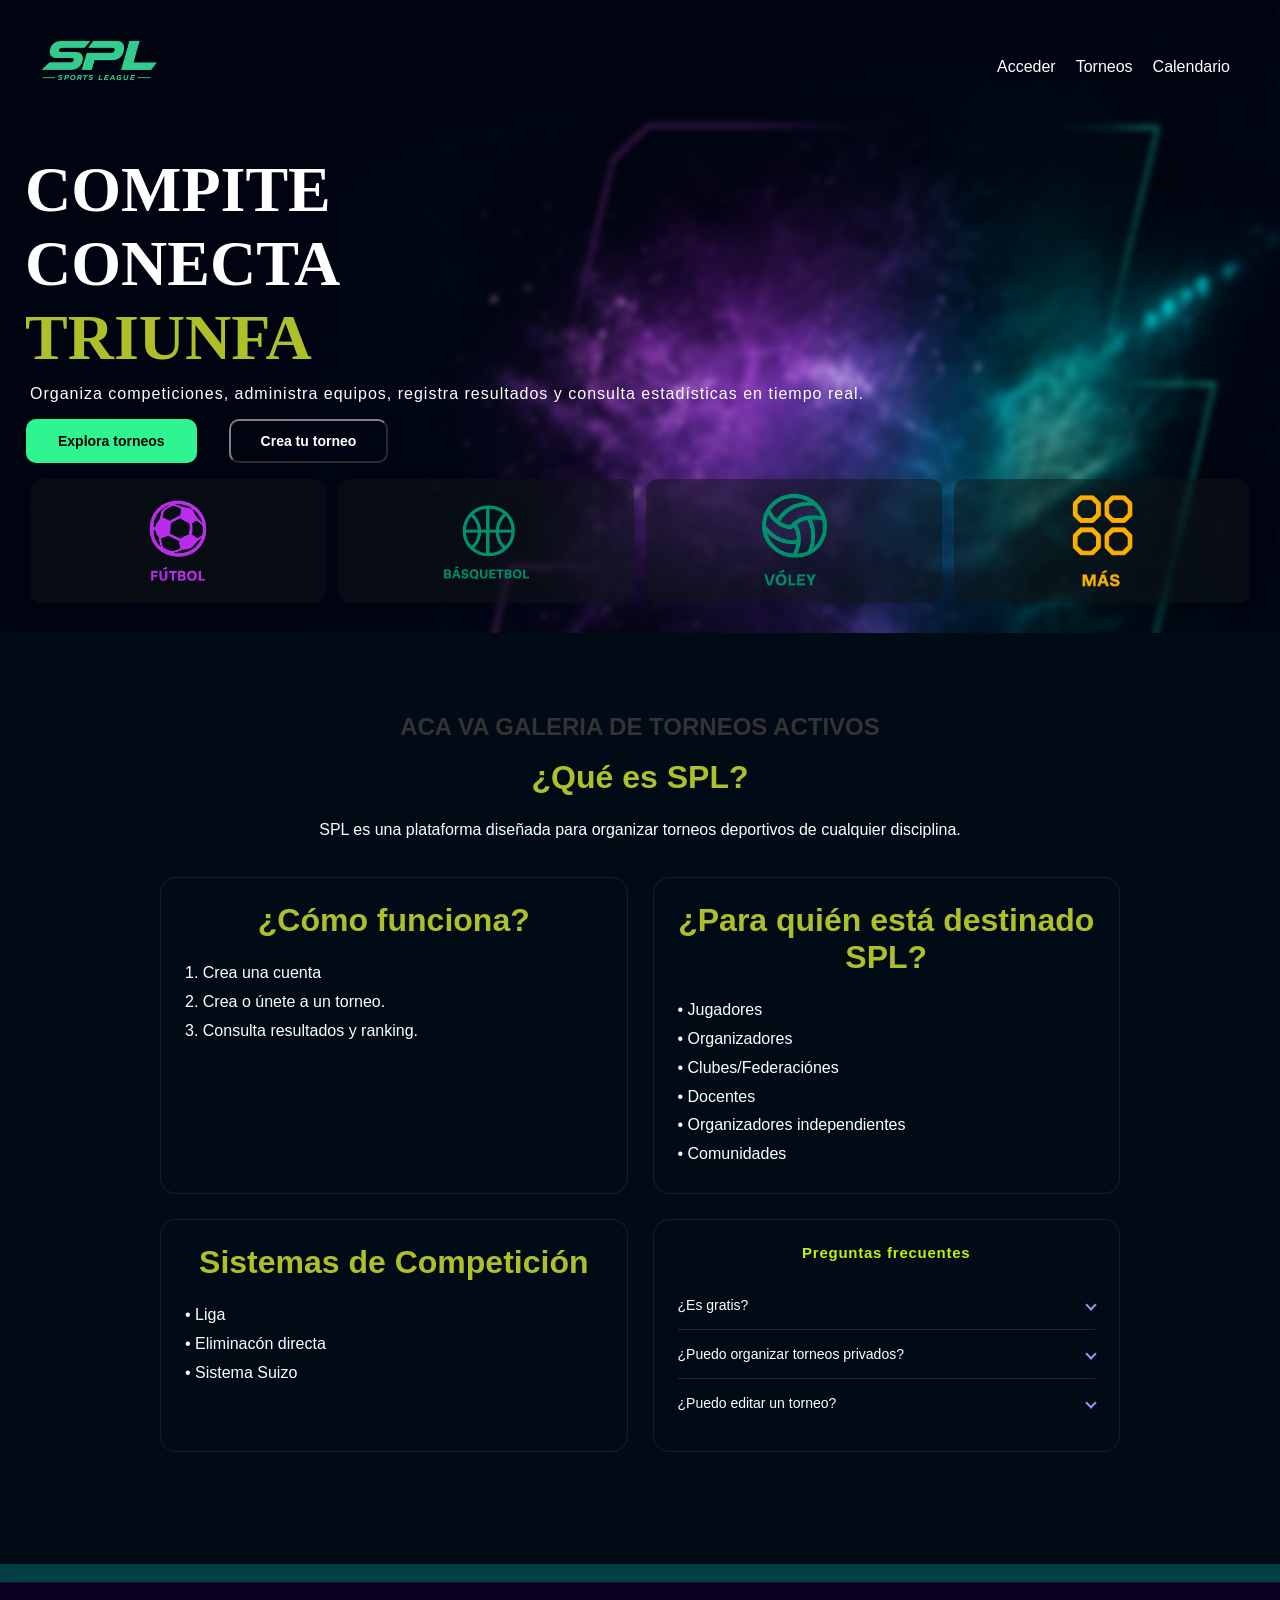
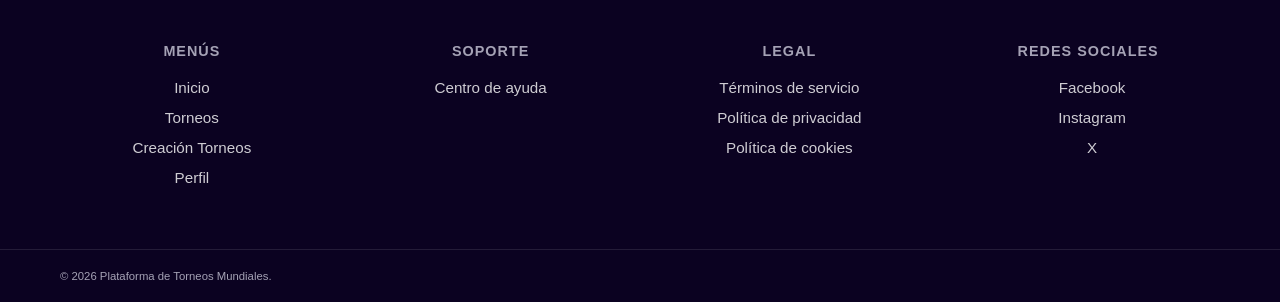
==== apps/views/index.html @ 17415802 "coso" ====
<!DOCTYPE html>
<html lang="es">
<head>
    <meta charset="UTF-8">
    <meta name="viewport" content="width=device-width, initial-scale=1.0">
    <title>SPL - Gestión de Torneos</title>
    <link rel="stylesheet" href="../../public/css/pagina.css">
</head>
<body>
    <header>
        <nav>
            <img class="logo" src="../../public/img/logonuevo.png" alt="logo spl" >

                <input type="checkbox" id="menu-toggle">
                <label for="menu-toggle" class="despliegue">☰</label>

            <ul class="menu">
                <li><a href="iniciosesion.html">Acceder</a></li>
                <li><a href="consultadetorneos.html">Torneos</a></li>
                <li><a href="calendario.html">Calendario</a></li>
            </ul>
        </nav>
    </header>

<section class="inicio">
    <div class="principal">
                <img class="fondo" src="../../public/img/Background.png" alt="fondo">
                <img class="fondotelefono" src="../../public/img/pruebafondotelefono.png" alt="fondotelefono">
                
            <h1>COMPITE</h1>
            <h1>CONECTA</h1>
            <h1 class="color">TRIUNFA</h1>
        <p>
                    Organiza competiciones, administra equipos,
                    registra resultados y consulta estadísticas en tiempo real.
        </p>
        <div class = "section-btns">
            <a href="../../apps/views/consultadetorneos.html">
                <button class="explorador">Explora torneos</button>
                </a>
            <a href="../../apps/views/creaciontorneo.html">
                <button class="creador">Crea tu torneo</button>
            </a>
        </div>   
     <div class="cards">
<!-- Ver torneos activos solo futbol -->
            <div class="cardfut">
                <img src="../../public/img/logofutbol.png" alt="futbol">
            </div>
<!-- Ver torneos activos solo basquet -->
            <div class="cardbasquet">
                <img src="../../public/img/logobasquet.png" alt="basquet">
            </div>
<!-- Ver torneos activos solo voley -->
             <div class="cardvoley">
                <img src="../../public/img/logovoley.png" alt="voley">
            </div>
<!-- Ver torneos activos -->
             <div class="cardmas">
                <img src="../../public/img/maslogo.png" alt="mas">
            </div>
    </div>

</section>
<!-- Acá comienza información general de la página-->
    <section id="info" class="info">
        <h1>ACA VA GALERIA DE TORNEOS ACTIVOS</h1>
        <br>
        <h2>¿Qué es SPL?</h2>
        <p>
            SPL es una plataforma diseñada para organizar torneos
            deportivos de cualquier disciplina. 
        </p>

<!-- Se divide la información por "tarjetas"-->
<div class="card-info">
    <div class="card-funcionamiento">
        <h2>¿Cómo funciona?</h2>
        <p>
            1. Crea una cuenta
        </p>
        <p>
            2. Crea o únete a un torneo.
        </p>
        <p>
            3. Consulta resultados y ranking.
        </p>
    </div>
    <div class="card-usuarios">
            <h2>¿Para quién está destinado SPL?</h2>
            <p>
                • Jugadores
                </p>
            <p>
                • Organizadores
                </p>
            <p>
                • Clubes/Federaciónes
                </p>
            <p>
                • Docentes
                </p>
            <p>
                • Organizadores independientes
                </p>
            <p>
                • Comunidades
            </p>
    </div>
    <div class="card-sistemas">
            <h2>Sistemas de Competición</h2>
            <p>
                • Liga
            </p>
            <p>
                • Eliminacón directa
            </p>
            <p>
                • Sistema Suizo
            </p>
    </div>
    <div class="card-preguntas">
    <!-- Cabecera sin icono -->
    <div class="titulo">
            <h2>Preguntas frecuentes</h2>
    </div>
    <!-- Lista -->
    <div class="lista">
        <!-- Pregunta 1 -->
        <details class="item"> <!-- Details: es una etiqueta interactiva de HTML que 
            sirve para crear bloques de información que el usuario puede ocultar o mostrar con un solo clic.
            Se utiliza frecuentemente para crear lo que se le dice "acordeón" o "colapsable"
            (en otras palabras; en este caso el desplegable de info.)-->
            <summary class="pregunta-fila"> <!-- Summary: Acompaña obligatoriamente a <details>. Define
                el título o la cabecera visible del colapsable (desplegable). Cuando la tarjeta
                de preguntas se encuentra cerrada, todo el texto de la respuesta permanece oculto, excepto
                lo que se encuentra dentro de <summary>-->
                ¿Es gratis?
                <span class="flecha"></span> <!-- Span: Etiqueta utilizada como contenedor
                en línea. Es una herramienta utilizada para seleccionar y aislar un pedazo del texto
                u elemento dentro de un bloque grande. Es un elemento "en linea"(inline) que se diferencia de <div> o 
                <p> al ocupar solamente el espacio estricto y necesario y no la totalidad del ancho
                de pantalla o contenedor.-->
            </summary>
            <div class="respuesta">
                <p>Sí, registrarte y explorar la plataforma es totalmente 
                    gratuito para todos los usuarios.</p>
            </div>
        </details>
        <!-- Pregunta 2 -->
        <details class="item">
            <summary class="pregunta-fila">
                ¿Puedo organizar torneos privados?
                <span class="flecha"></span>
            </summary>
            <div class="respuesta">
                <p>¡Por supuesto! Al crear un torneo puedes configurarlo 
                    como privado para que solo accedan con invitación.</p>
            </div>
        </details>
        <!-- Pregunta 3 -->
        <details class="item">
            <summary class="pregunta-fila">
                ¿Puedo editar un torneo?
                <span class="flecha"></span>
            </summary>
            <div class="respuesta">
                <p>Sí, puedes editar la información, fechas y participantes de tus torneos desde tu panel 
                    de administrador.</p>
            </div>
        </details>
    </div>
</div>
</div>
    </section>>
<!--Fin de la página, solamente Footer-->
 <footer class="site-footer">
                <div class="footer-container">
                    <div class="footer-column">
                        <h3>Menús</h3>
                        <ul>
                            <li><a href="principal.html">Inicio</a></li>
                            <li><a href="busquedaTorneos.html">Torneos</a></li>
                            <li><a href="crearTorneo.html">Creación Torneos</a></li>
                            <li><a href="#">Perfil</a></li>

                        </ul>
                    </div>

                    <div class="footer-column">
                        <h3>Soporte</h3>
                        <ul>
                            <li><a href="soporte.html">Centro de ayuda</a></li>
                        </ul>
                    </div>

                    <div class="footer-column">
                        <h3>Legal</h3>
                        <ul>
                            <li><a href="#">Términos de servicio</a></li>
                            <li><a href="#">Política de privacidad</a></li>
                            <li><a href="#">Política de cookies</a></li>
                        </ul>
                    </div>

                    <div class="footer-column">
                        <h3>Redes Sociales</h3>
                        <ul class="social-links">
                            <li><a href="#"><i class="fab fa-facebook"></i> Facebook</a></li>
                            <li><a href="#"><i class="fab fa-instagram"></i> Instagram</a></li>
                            <li><a href="#"><i class="fa-brands fa-twitter"></i> X </a></li>
                        </ul>
                    </div>
                </div>

                <div class="footer-bottom">
                    <div class="footer-bottom-content">
                        <small>&copy; 2026 Plataforma de Torneos Mundiales.</small>
                    </div>
                </div>
        </footer>

</body>
</html>
---- public/css/pagina.css ----
*{
    margin:0;
    padding:0;
    box-sizing:border-box; 
}

body{
    background: linear-gradient(#020A17, #020A17, #01595A);
    color:#333;
}

header{
    font-family: sans-serif, Verdana, Geneva, Tahoma, sans-serif;
}

#menu-toggle{
    display:none;
}

nav{
    display:flex;
    justify-content:space-between;
    align-items:center;
    padding-right: 50px;
}

nav ul{
    list-style:none;
    display:flex;
    gap:20px;

}

nav a{
    color:white;
    text-decoration:none;
    font-weight:500;
}
/* hover: Agrega efectos al pasar el mouse.*/
nav a:hover {
  color: #22c55e; 
}

.despliegue {
        display: none;
    }

.fondo{
    position: fixed;
    top: 0;
    left: 0;
    width: 100%;
    height: 100%;
    z-index: -1;
    filter: blur(3px)
}


.principal{
    display:flex;
    padding:20px;
    flex-direction: column;
    color:white;
}

.principal h1{
    font-size:4rem;
    padding-left:5px ;
}

.color{
    color:#AEBF2A; 
}

.principal p{
    padding:10px;
    font-family: sans-serif, Verdana, Geneva, Tahoma, sans-serif; 
    letter-spacing: 1px;
}
.section-btns{
    display: flex;
    gap: 20px;
}

.explorador, .creador{
  font-family: sans-serif, Verdana, Geneva, Tahoma, sans-serif;
  font-size: 14px;
  font-weight: 600;
  cursor: pointer;
  border-radius: 10px;
  border-color: transparent;
  transition:.3s;
  padding: 12px 30px 12px 30px;
  width:fit-content;
  margin: 6px;
  justify-content:left;
}

button.creador{
    background-color: transparent;
    color: white;
    transition: all 0.5s ease;
    border-color: grey;
}

/* Descubre torneos sin distinción de clasificación */
button.explorador {
  background-color: #2ef591;
  color: transp;
  text-align: left;
  outline: none;
  box-shadow: none;
  transition: all 0.5s ease;
}
/* Crea torneos */
.explorador:hover{
    border-color: red;
}

.creador:hover{
    border-color: red;
}

a {
    text-decoration: none;
}

/* INFO */

.info{
    background-color: #010B15;
    text-align:center;
    padding:80px 10%;
    font-family: sans-serif, Verdana, Geneva, Tahoma, sans-serif;
}

.info h2{
    margin-bottom:20px;
    color:#AEBF2A;
    font-size:2rem;
}

.info p{
    max-width:800px;
    margin:auto;
    line-height:1.8;
    color: white;
}

/* FUNCIONES */

.cards {
    display: grid;
    grid-template-columns: repeat(auto-fit, minmax(70px, 1fr));
    gap: 12px;
    padding: 10px;
    width: 100%; 
    box-sizing: border-box;
}

/* Base de las tarjetas */
.cardfut, .cardbasquet, .cardvoley, .cardmas {
    padding: 12px 8px;
    border-radius: 12px;
    box-shadow: 0 5px 15px rgba(0, 0, 0, .08);
    transition: .3s;
    text-align: center;
    
    /* Centrado vertical y horizontal */
    display: flex;
    flex-direction: column;
    align-items: center;
    justify-content: center;
    gap: 8px;
}

/* tamaño de las imágenes */
.cardfut img, .cardfut svg,
.cardbasquet img, .cardbasquet svg,
.cardvoley img, .cardvoley svg,
.cardmas img, .cardmas svg {
    width: 100px;       
    height: 100px;      
    object-fit: contain;
}
/* Colores de fondo */
.cardfut { background-color: #0f141680; }
.cardbasquet { background-color: #0f141680; }
.cardvoley { background-color: #0f141680; }
.cardmas { background-color: #0f141680; }

/* Efecto hover (sirve para detectar cuándo el usuario pasa el cursor del mouse por encima de un elemento 
(como un botón, una tarjeta, un enlace o una imagen) y aplicarle un estilo diferente mientras el mouse esté ahí.)*/
.cardfut:hover, .cardbasquet:hover, .cardvoley:hover, .cardmas:hover {
    transform: translateY(-4px);
}

.card-info {
    display: grid;
    grid-template-columns: repeat(auto-fit, minmax(70px, 1fr));
    gap: 12px;
    padding: 10px;
    width: 100%; 
    box-sizing: border-box;
}   

.card-info p{
    text-align: left;
}

.card-funcionamiento,
.card-usuarios,
.card-sistemas,
.card-preguntas {
  background-color: transparent; /* El !important asegura que no haya otra regla molestando */
  border: 1px solid #1e1b30;
  border-radius: 16px;
  padding: 24px;
  
  width: 100%;
  margin-left: auto ;
  margin-right: auto ;
  
  box-sizing: border-box;
  font-family: sans-serif, Verdana, Geneva, Tahoma, sans-serif;
  color: #ffffff;
}

.titulo {
  margin-bottom: 20px;
  text-align: center;
}

.titulo h2 {
  font-size: 15px;
  color: #c0f20c; 
  margin: 0;
  letter-spacing: 0.05em;
  font-weight: bold;
}

.lista {
  display: flex;
  flex-direction: column;
  width: 100%;
}

.item {
  border-bottom: 1px solid #1e293b;
  width: 100%;
  text-align: left; 
}

.item:last-child {
  border-bottom: none; /* Sin línea divisoria en la última pregunta */
}

/* Quitar flecha nativa */
.item summary::-webkit-details-marker {
  display: none;
}
.item summary {
  list-style: none;
}

/* Pregunta interactiva (summary) */
.pregunta-fila {
  display: flex;
  justify-content: space-between; 
  align-items: center;
  padding: 16px 0;
  font-size: 14px;
  color: #ffffff;
  cursor: pointer;
  user-select: none;
  font-weight: 500;
  width: 100%;
  box-sizing: border-box;
}

/* Flecha morada */
.flecha {
  width: 8px;
  height: 8px;
  border-right: 2px solid #a78bfa;
  border-bottom: 2px solid #a78bfa;
  transform: rotate(45deg);
  transition: transform 0.2s ease-in-out;
  flex-shrink: 0; /* Evita que la flecha se deforme */
  margin-left: 10px;
}

/* Rotación al abrir */
.item[open] .flecha {
  transform: rotate(-135deg);
}

/* Respuesta revelada */
.respuesta {
  padding-bottom: 16px;
  text-align: left;
}

.respuesta p {
  margin: 0;
  font-size: 13px;
  line-height: 1.6;
  color: #8d8989;
}

/* FOOTER */

footer{
    color:white;
    text-align:center;
    padding:25px;
    font-family: sans-serif, Verdana, Geneva, Tahoma, sans-serif;
}

/* Mobile y tablet pequeña */
@media screen and (max-width: 768px) {
   nav {
        position: relative;
    }

    .logo{
        width: 200px;
    }

    .fondo {
        display: none;
    }
    .fondotelefono{
        display: flex;
        position: fixed;
        top: 0;
        left: 0;
        width: 100%;
        height: 100%;
        z-index: -1;
        filter: blur(3px);
    }

    /* Mostramos el icono */
    .despliegue {
        display: block;
        font-size: 35px;
        color: white;
        cursor: pointer;
    }

    .menu {
        display: none; /* Oculto por defecto en móvil */
        flex-direction: column;
        position: absolute;
        top: 100%; /* Aparece justo debajo de la barra de navegación */
        left: 0;
        width: 100%;
        background-color: #020A17; /* Fondo oscuro integrado con tu header */
        padding: 20px 0;
        z-index: 100;
        gap: 0; /* Quitamos el espacio de escritorio */
    }

    .menu li {
        width: 100%;
        text-align: center;
    }

    .menu li a {
        display: block;
        padding: 15px;
        color: white;
        text-decoration: none;
        border-bottom: 1px solid rgba(255, 255, 255, 0.1); /* Línea divisoria sutil */
    }

    #menu-toggle:checked ~ .menu {
        display: flex;
    }

    .cardfut img, .cardfut svg,
    .cardbasquet img, .cardbasquet svg,
    .cardvoley img, .cardvoley svg,
    .cardmas img, .cardmas svg {
    width: 100px;       
    height: 50px;      
    object-fit: contain;
    }

    .card-info {
    /* En PC, se distribuyen en columnas que se adaptan y se centran */
    grid-template-columns: repeat(auto-fit, minmax(320px, 1fr));
    justify-content: center; /* Centra la grilla completa en pantallas grandes */
    justify-items: center;    /* Centra cada tarjeta dentro de su espacio */
    gap: 24px;
    padding: 32px;
  }

  .card-funcionamiento,
  .card-usuarios,
  .card-sistemas,
  .card-preguntas {
    margin: 0 auto;
  }

  .titulo h2 {
    font-size: 16px;
  }

  .pregunta-fila {
    font-size: 15px;
    padding: 20px 0; /* Mayor área de click para el cursor de la PC */
  }

  .respuesta p {
    font-size: 14px;
  }

}
.site-footer {
    background-color: #0b0221; /* Morado muy oscuro que combina con tu fondo */
    color: #ffffff;
    padding: 60px 0 20px 0;
    width: 100%;
    border-top: 1px solid rgba(255, 255, 255, 0.05); /* Línea sutil de separación */
}

/* Contenedor que agrupa las 4 columnas */
.footer-container {
    max-width: 1200px;
    margin: 0 auto;
    padding: 0 20px;
    display: flex;
    flex-wrap: wrap;
    justify-content: space-between; /* Distribuye las columnas equitativamente */
    gap: 35px;
}

/* Estilos individuales de cada columna */
.footer-column {
    flex: 1;
    min-width: 200px; /* Evita que se rompa en pantallas medianas */
}

/* Títulos de las columnas */
.footer-column h3 {
    color: #a5a2b5; /* Gris claro/lavanda para los títulos */
    text-transform: uppercase;
    font-size: 0.9rem;
    letter-spacing: 1px;
    margin-bottom: 20px;
}

/* Listas de enlaces */
.footer-column ul {
    list-style: none;
    padding: 0;
    margin: 0;
}

.footer-column ul li {
    margin-bottom: 12px;
}

/* Enlaces */
.footer-column ul li a {
    color: #ffffff;
    text-decoration: none;
    font-size: 0.95rem;
    opacity: 0.8;
    transition: opacity 0.2s ease, color 0.2s ease;
}

/* Efecto Hover para los links */
.footer-column ul li a:hover {
    opacity: 1;
    color: yellowgreen; /* Podés cambiar este color por el verde de tus tarjetas ("Inscripciones abiertas") */
}

/* Estilos específicos para iconos de redes sociales (si usás FontAwesome) */
.social-links i {
    margin-right: 8px;
    width: 16px;
    text-align: center;
}

/* Barra inferior de Copyright */
.footer-bottom {
    margin-top: 50px;
    border-top: 1px solid rgba(255, 255, 255, 0.1);
    padding-top: 20px;
}

.footer-bottom-content {
    max-width: 1200px;
    margin: 0 auto;
    padding: 0 20px;
    display: flex;
    justify-content: space-between;
    align-items: center;
    color: #a5a2b5;
    font-size: 0.85rem;
}

@media screen and (min-width: 1024px){
    .fondotelefono{
        display: none;
    }
    .logo{
        width: 200px;
    }

    .card-info {
    grid-template-columns: repeat(auto-fit, minmax(320px, 1fr));
    justify-content: center; 
    justify-items: center;    
    gap: 25px;
    padding: 32px;
    }
}

@media screen and (min-width: 820px) and (max-width: 1180px){
    .fondotelefono{
        display: none;
    }
    .logo{
        width: 200px;
    }

    .card-info {
    grid-template-columns: repeat(auto-fit, minmax(320px, 1fr));
    justify-content: center; 
    justify-items: center;    
    gap: 25px;
    padding: 32px;
    }

}
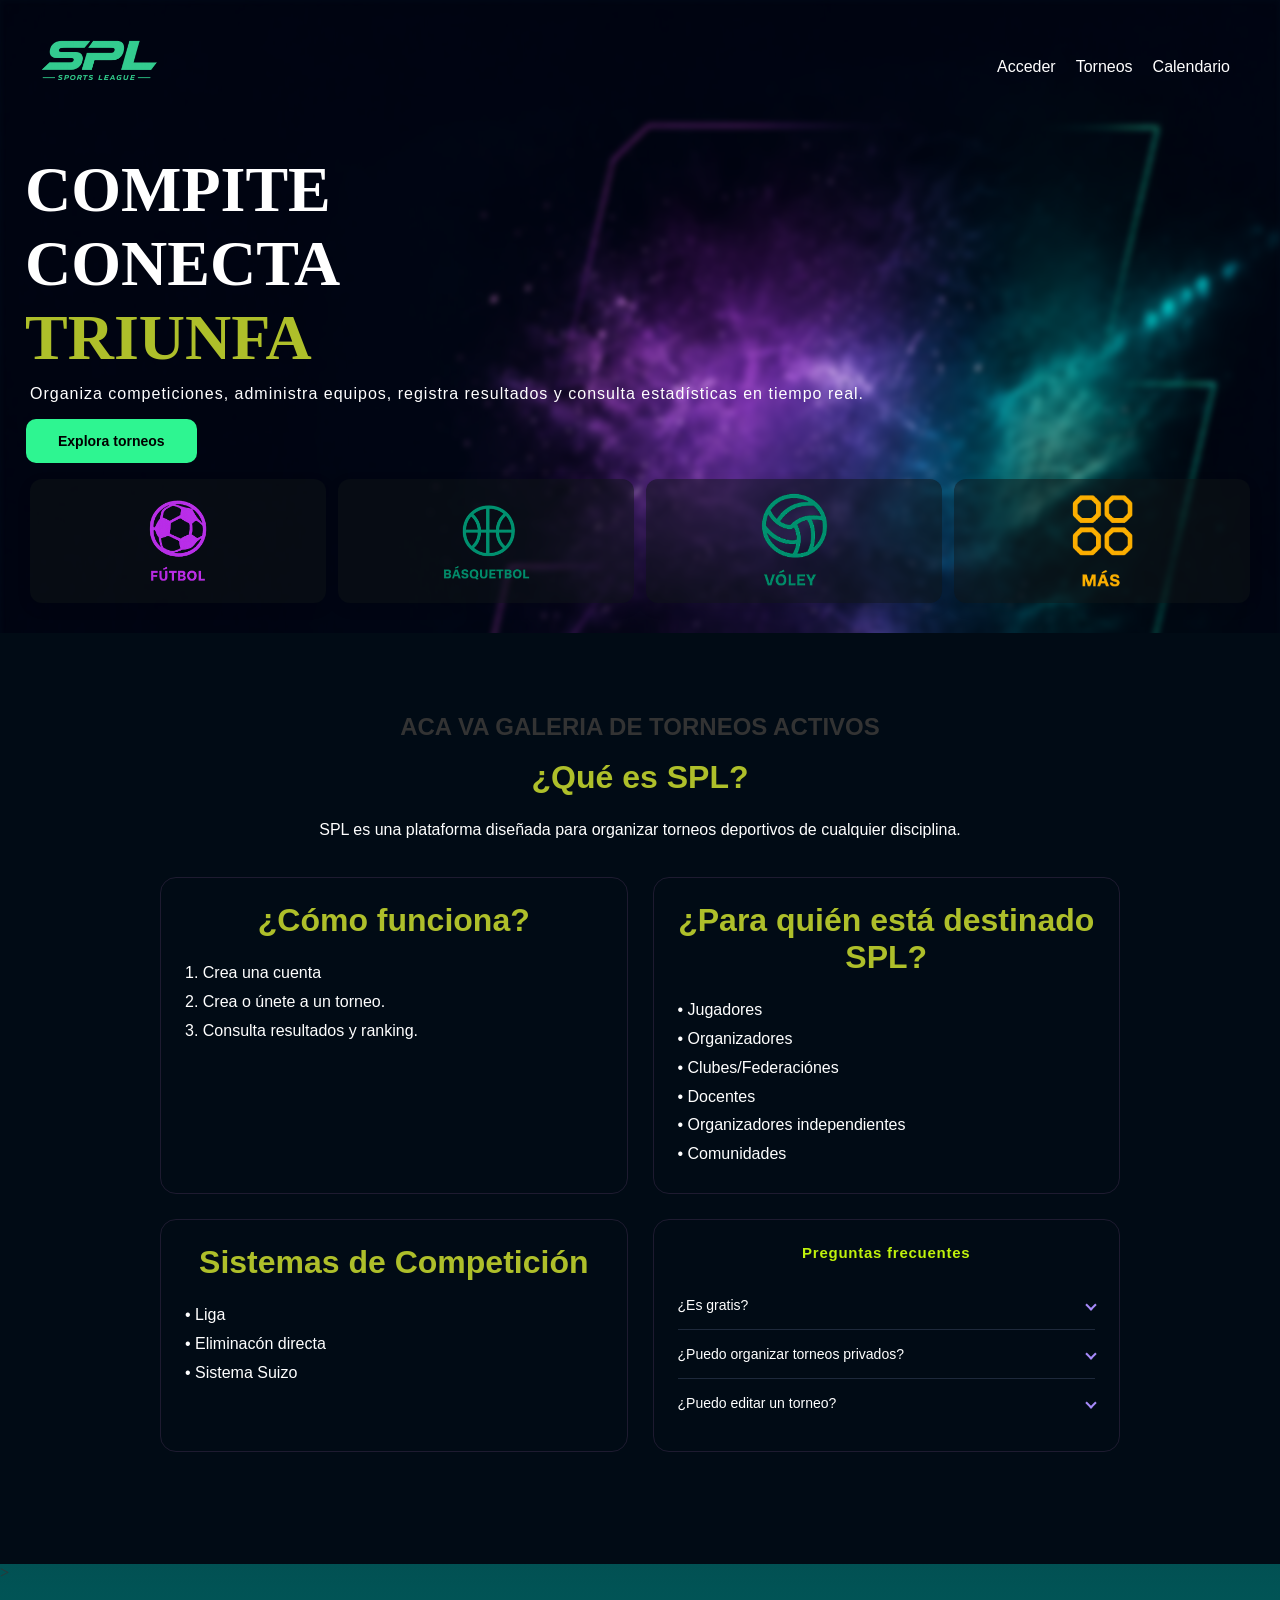
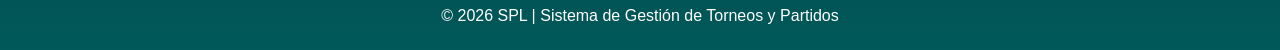
==== commit 87107e01: "Merge branch 'main' of https://github.com/Alejandro662006/BorradoresParaProyecto" ====
--- a/apps/views/index.html
+++ b/apps/views/index.html
@@ -37,9 +37,6 @@
         <div class = "section-btns">
             <a href="../../apps/views/consultadetorneos.html">
                 <button class="explorador">Explora torneos</button>
-                </a>
-            <a href="../../apps/views/creaciontorneo.html">
-                <button class="creador">Crea tu torneo</button>
             </a>
         </div>   
      <div class="cards">
@@ -174,51 +171,8 @@
 </div>
     </section>>
 <!--Fin de la página, solamente Footer-->
- <footer class="site-footer">
-                <div class="footer-container">
-                    <div class="footer-column">
-                        <h3>Menús</h3>
-                        <ul>
-                            <li><a href="principal.html">Inicio</a></li>
-                            <li><a href="busquedaTorneos.html">Torneos</a></li>
-                            <li><a href="crearTorneo.html">Creación Torneos</a></li>
-                            <li><a href="#">Perfil</a></li>
-
-                        </ul>
-                    </div>
-
-                    <div class="footer-column">
-                        <h3>Soporte</h3>
-                        <ul>
-                            <li><a href="soporte.html">Centro de ayuda</a></li>
-                        </ul>
-                    </div>
-
-                    <div class="footer-column">
-                        <h3>Legal</h3>
-                        <ul>
-                            <li><a href="#">Términos de servicio</a></li>
-                            <li><a href="#">Política de privacidad</a></li>
-                            <li><a href="#">Política de cookies</a></li>
-                        </ul>
-                    </div>
-
-                    <div class="footer-column">
-                        <h3>Redes Sociales</h3>
-                        <ul class="social-links">
-                            <li><a href="#"><i class="fab fa-facebook"></i> Facebook</a></li>
-                            <li><a href="#"><i class="fab fa-instagram"></i> Instagram</a></li>
-                            <li><a href="#"><i class="fa-brands fa-twitter"></i> X </a></li>
-                        </ul>
-                    </div>
-                </div>
-
-                <div class="footer-bottom">
-                    <div class="footer-bottom-content">
-                        <small>&copy; 2026 Plataforma de Torneos Mundiales.</small>
-                    </div>
-                </div>
-        </footer>
-
+    <footer>
+        <p>© 2026 SPL | Sistema de Gestión de Torneos y Partidos</p>
+    </footer>
 </body>
-</html>+</html>
